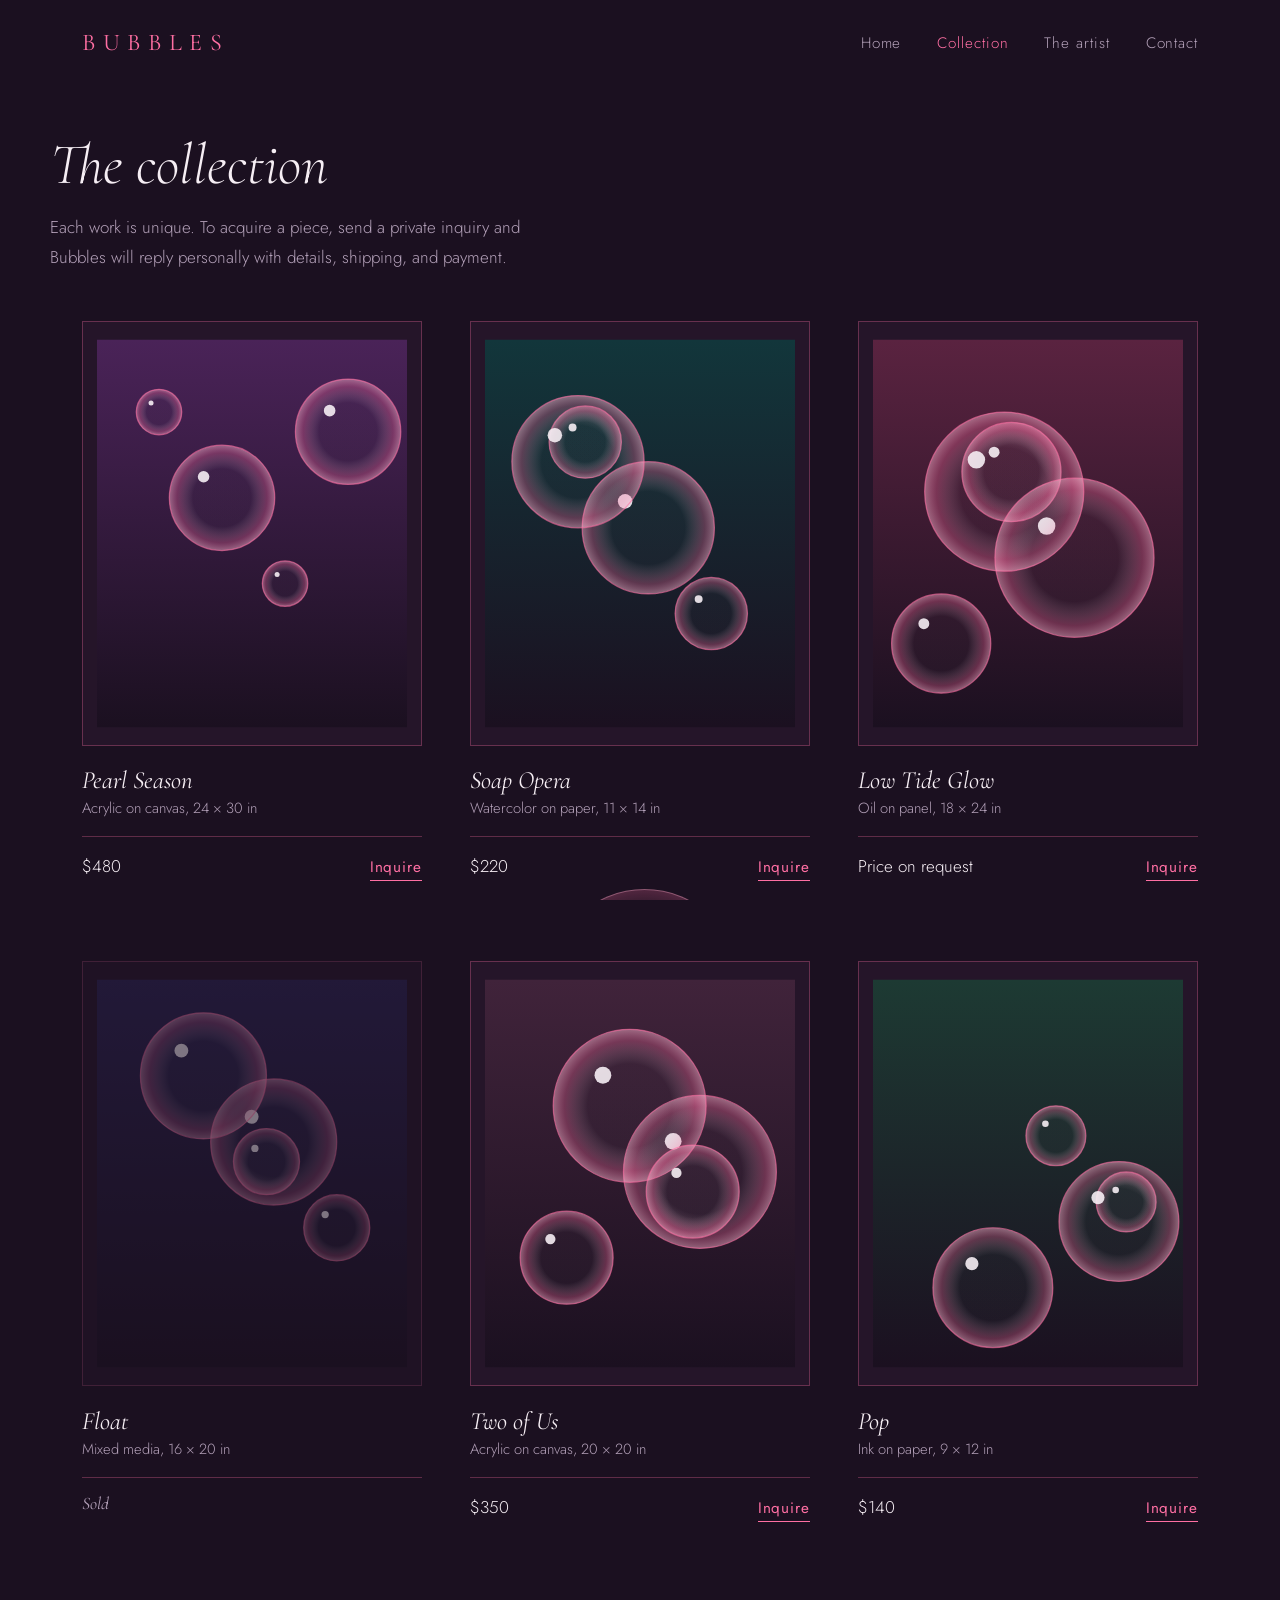
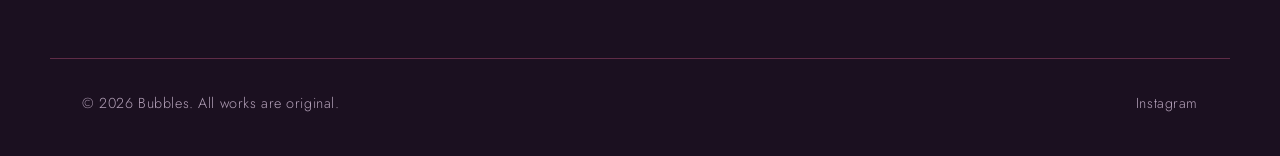
==== work.html @ a33ebdde "Add files via upload" ====
<!DOCTYPE html>
<html lang="en">
<head>
<meta charset="utf-8">
<meta name="viewport" content="width=device-width, initial-scale=1">
<link rel="icon" href="data:image/svg+xml,<svg xmlns=%22http://www.w3.org/2000/svg%22 viewBox=%220 0 100 100%22><circle cx=%2250%22 cy=%2250%22 r=%2244%22 fill=%22%231b1020%22 stroke=%22%23ff6fa3%22 stroke-width=%225%22/><circle cx=%2236%22 cy=%2234%22 r=%228%22 fill=%22%23ffb3cf%22/></svg>">
<link rel="preconnect" href="https://fonts.googleapis.com">
<link rel="preconnect" href="https://fonts.gstatic.com" crossorigin>
<link href="https://fonts.googleapis.com/css2?family=Cormorant+Garamond:ital,wght@0,300;0,400;1,300;1,400&family=Jost:wght@300;400&display=swap" rel="stylesheet">
<link rel="stylesheet" href="style.css">
<title>Collection | Bubbles</title>
<meta name="description" content="The current collection of original works by Bubbles.">
</head>
<body>
<header class="top">
  <a class="logo" href="index.html">BUBBLES</a>
  <nav><a href="index.html">Home</a><a href="work.html" aria-current="page">Collection</a><a href="index.html#about">The artist</a><a href="index.html#contact">Contact</a></nav>
</header>
<main>
  <div class="wrap page-title">
    <h2>The collection</h2>
    <p class="sub">Each work is unique. To acquire a piece, send a private inquiry and Bubbles will reply personally with details, shipping, and payment.</p>
  </div>
  <div class="wrap"><div class="grid" id="grid"></div></div>
</main>
<footer><div class="wrap"><span>© <span id="yr"></span> Bubbles. All works are original.</span><a href="#" id="ig">Instagram</a></div></footer>
<script src="config.js"></script>
<script>
const tones=[["#4a2358","#1b1020"],["#12363b","#1b1020"],["#5a2340","#1b1020"],["#2a2250","#1b1020"],["#40233a","#1b1020"],["#1d3a33","#1b1020"]];
function placeholder(i){
  const [a,b]=tones[i%tones.length];let c="";
  for(let k=0;k<4;k++){const x=60+((i*37+k*61)%190),y=70+((i*29+k*83)%230),r=22+((i*13+k*29)%58);
    c+=`<circle cx="${x}" cy="${y}" r="${r}" fill="url(#g${i})" stroke="#ff6fa3" stroke-opacity=".6" stroke-width="1.2"/><circle cx="${x-r*.35}" cy="${y-r*.4}" r="${r*.11}" fill="#f6eef4" opacity=".9"/>`}
  return `<svg viewBox="0 0 300 375" role="img" aria-label="Placeholder artwork"><defs><linearGradient id="l${i}" x1="0" y1="0" x2="0" y2="1"><stop stop-color="${a}"/><stop offset="1" stop-color="${b}"/></linearGradient><radialGradient id="g${i}"><stop offset=".55" stop-color="#f6eef4" stop-opacity=".02"/><stop offset=".85" stop-color="#ff6fa3" stop-opacity=".3"/><stop offset="1" stop-color="#ffb3cf" stop-opacity=".5"/></radialGradient></defs><rect width="300" height="375" fill="url(#l${i})"/>${c}</svg>`;
}
const grid=document.getElementById("grid");
ART.forEach((p,i)=>{
  const sold=p.status==="sold";
  const el=document.createElement("article");
  el.className="piece"+(sold?" is-sold":"");
  el.innerHTML=`<figure>${p.img?`<img src="${p.img}" alt="${p.title}, ${p.medium}" loading="lazy">`:placeholder(i)}</figure>
  <h3>${p.title}</h3><div class="meta">${p.medium}, ${p.size}</div>
  <div class="row">${sold?'<span class="sold">Sold</span>':`<span>${p.price||"Price on request"}</span><button class="link" data-inquire="${p.title}">Inquire</button>`}</div>`;
  grid.appendChild(el);
});
</script>
<script src="site.js"></script>
</body>
</html>
---- style.css ----
:root{--bg:#1b1020;--bg2:#251529;--pearl:#f6eef4;--pink:#ff6fa3;--blush:#ffb3cf;--muted:#b3a0b8;--line:rgba(255,111,163,.3)}
*{box-sizing:border-box;margin:0}
html{scroll-behavior:smooth}
body{background:var(--bg);color:var(--pearl);font:300 1.0625rem/1.75 "Jost",system-ui,sans-serif;-webkit-font-smoothing:antialiased;min-height:100vh}
a{color:inherit}
:focus-visible{outline:2px solid var(--pink);outline-offset:4px}
main,header.top,footer{position:relative;z-index:2}
.wrap{max-width:1180px;margin:0 auto;padding:0 2rem}
/* floating bubbles */
#bubbles{position:fixed;inset:0;overflow:hidden;pointer-events:none;z-index:1}
.bub{position:absolute;bottom:-20vh;border-radius:50%;
 background:radial-gradient(circle at 30% 26%,rgba(255,255,255,.85) 0 6%,transparent 13%),
 radial-gradient(circle at 50% 50%,rgba(255,111,163,.02) 52%,rgba(255,111,163,.28) 74%,rgba(184,148,214,.3) 88%,rgba(255,255,255,.35) 100%);
 border:1px solid rgba(255,179,207,.35);
 animation:float var(--t) linear var(--d) infinite}
@keyframes float{0%{transform:translate(0,0)}50%{transform:translate(var(--dx),-65vh)}100%{transform:translate(0,-135vh)}}
@media (prefers-reduced-motion:reduce){.bub{animation:none;bottom:auto;top:var(--y)}html{scroll-behavior:auto}}
/* header */
header.top{display:flex;justify-content:space-between;align-items:center;max-width:1180px;margin:0 auto;padding:1.75rem 2rem}
.logo{font:400 1.5rem "Cormorant Garamond",serif;letter-spacing:.32em;text-decoration:none;color:var(--pink)}
nav a{margin-left:2.25rem;text-decoration:none;font-size:.95rem;letter-spacing:.06em;color:var(--muted);transition:color .2s}
nav a:hover,nav a[aria-current]{color:var(--pink)}
/* buttons */
.btn{display:inline-block;border:1px solid var(--pink);background:transparent;color:var(--pink);padding:.85rem 2.2rem;font:400 .95rem "Jost",sans-serif;letter-spacing:.08em;text-decoration:none;cursor:pointer;transition:background .25s,color .25s}
.btn:hover{background:var(--pink);color:var(--bg)}
.link{background:none;border:none;border-bottom:1px solid var(--pink);color:var(--pink);padding:0 0 2px;font:400 .95rem "Jost",sans-serif;letter-spacing:.06em;cursor:pointer;transition:color .2s,border-color .2s}
.link:hover{color:var(--pearl);border-color:var(--pearl)}
/* type */
h1,h2{font-family:"Cormorant Garamond",serif;font-style:italic;font-weight:300}
h2{font-size:clamp(2.4rem,5vw,3.6rem);line-height:1.1}
.sub{color:var(--muted);margin:1rem 0 3rem;max-width:50ch}
section{padding:6rem 0}
/* home hero */
.hero{min-height:78vh;display:grid;place-items:center;text-align:center;padding:3rem 1.5rem 5rem}
.hero h1{font-size:clamp(5rem,19vw,14rem);line-height:.88;letter-spacing:-.02em}
.hero p{margin:2rem auto 0;max-width:30ch;font-size:1.1rem;color:var(--blush);letter-spacing:.03em}
.hero .btn{margin-top:2.5rem}
/* about */
.band{background:rgba(37,21,41,.88);border-block:1px solid var(--line)}
.about{display:grid;grid-template-columns:1fr 1.5fr;gap:5rem;align-items:center}
.portrait{aspect-ratio:3/4;border:1px solid var(--line);padding:14px}
.portrait div{width:100%;height:100%;background:radial-gradient(circle at 34% 30%,rgba(255,255,255,.7) 0 4%,transparent 9%),conic-gradient(from 40deg,#4a2358,#ff6fa3,#ffb3cf,#b894d6,#4a2358)}
.about p{margin-top:1.4rem;max-width:56ch}
.center{text-align:center}.center .sub{margin:1rem auto 2.5rem}
/* work page */
.page-title{padding:3rem 0 0}
.grid{display:grid;grid-template-columns:repeat(auto-fill,minmax(310px,1fr));gap:5rem 3rem;padding-bottom:6rem}
.piece figure{aspect-ratio:4/5;background:var(--bg2);padding:14px;border:1px solid var(--line)}
.piece figure>*{width:100%;height:100%;object-fit:cover;display:block}
.piece h3{font:400 1.55rem "Cormorant Garamond",serif;font-style:italic;margin-top:1.3rem;line-height:1.2}
.meta{color:var(--muted);font-size:.92rem}
.row{display:flex;justify-content:space-between;align-items:baseline;margin-top:.9rem;padding-top:.9rem;border-top:1px solid var(--line);gap:1rem}
.sold{color:var(--muted);font:italic 1.1rem "Cormorant Garamond",serif}
.piece.is-sold figure{opacity:.5}
/* footer */
footer{padding:2.5rem 0;color:var(--muted);font-size:.9rem;letter-spacing:.04em}
footer .wrap{display:flex;justify-content:space-between;flex-wrap:wrap;gap:1rem;border-top:1px solid var(--line);padding-top:2rem}
footer a{text-decoration:none}footer a:hover{color:var(--pink)}
/* dialog */
dialog{border:1px solid var(--pink);padding:2.5rem;width:min(92vw,500px);background:var(--bg);color:var(--pearl);margin:auto}
dialog::backdrop{background:rgba(10,5,14,.8)}
dialog h3{font:300 2rem "Cormorant Garamond",serif;font-style:italic}
dialog .for{color:var(--pink);margin:.25rem 0 1rem;letter-spacing:.04em}
label{display:block;margin-top:1.1rem;font-size:.92rem;color:var(--muted)}
input,textarea{width:100%;margin-top:.35rem;padding:.7rem 0;border:none;border-bottom:1px solid var(--line);background:transparent;color:var(--pearl);font:inherit;border-radius:0}
input:focus,textarea:focus{outline:none;border-color:var(--pink)}
textarea{min-height:100px;resize:vertical}
.actions{display:flex;gap:1.25rem;align-items:center;margin-top:2rem}
@media(max-width:760px){.about{grid-template-columns:1fr;gap:3rem}.portrait{max-width:280px}nav a{margin-left:1.1rem}.logo{letter-spacing:.2em}section{padding:4.5rem 0}}
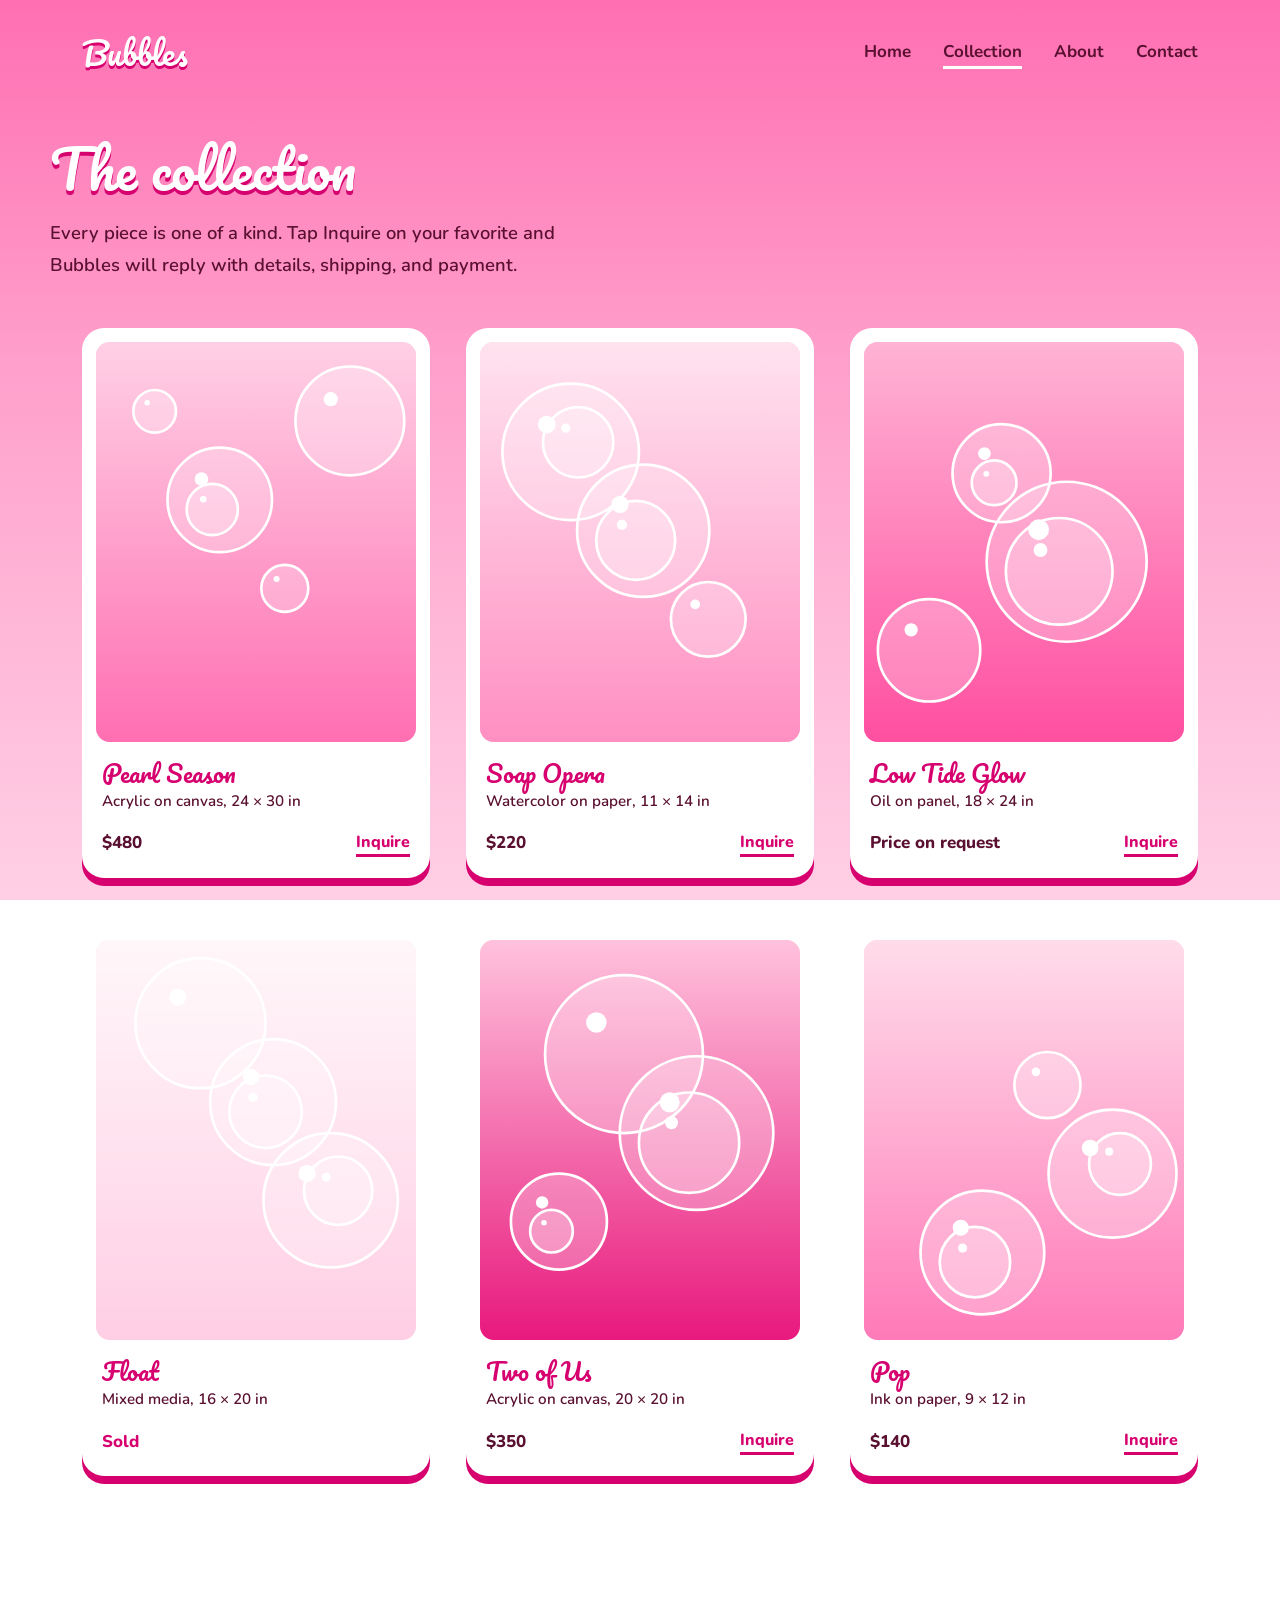
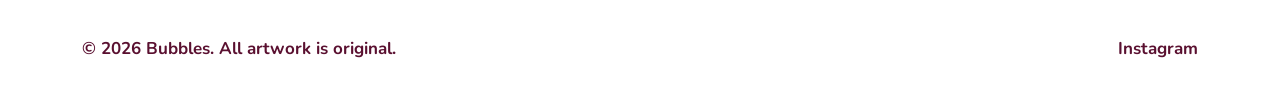
==== commit 6dceab02: "Add files via upload" ====
--- a/work.html
+++ b/work.html
@@ -3,47 +3,29 @@
 <head>
 <meta charset="utf-8">
 <meta name="viewport" content="width=device-width, initial-scale=1">
-<link rel="icon" href="data:image/svg+xml,<svg xmlns=%22http://www.w3.org/2000/svg%22 viewBox=%220 0 100 100%22><circle cx=%2250%22 cy=%2250%22 r=%2244%22 fill=%22%231b1020%22 stroke=%22%23ff6fa3%22 stroke-width=%225%22/><circle cx=%2236%22 cy=%2234%22 r=%228%22 fill=%22%23ffb3cf%22/></svg>">
+<link rel="icon" href="data:image/svg+xml,<svg xmlns=%22http://www.w3.org/2000/svg%22 viewBox=%220 0 100 100%22><circle cx=%2250%22 cy=%2250%22 r=%2244%22 fill=%22%23ff4fa0%22 stroke=%22%23fff%22 stroke-width=%225%22/><circle cx=%2236%22 cy=%2234%22 r=%229%22 fill=%22%23fff%22/></svg>">
 <link rel="preconnect" href="https://fonts.googleapis.com">
 <link rel="preconnect" href="https://fonts.gstatic.com" crossorigin>
-<link href="https://fonts.googleapis.com/css2?family=Cormorant+Garamond:ital,wght@0,300;0,400;1,300;1,400&family=Jost:wght@300;400&display=swap" rel="stylesheet">
+<link href="https://fonts.googleapis.com/css2?family=Nunito:wght@400;600;700;800&family=Pacifico&display=swap" rel="stylesheet">
 <link rel="stylesheet" href="style.css">
 <title>Collection | Bubbles</title>
-<meta name="description" content="The current collection of original works by Bubbles.">
+<meta name="description" content="The current collection of original artwork by Bubbles.">
 </head>
 <body>
 <header class="top">
-  <a class="logo" href="index.html">BUBBLES</a>
-  <nav><a href="index.html">Home</a><a href="work.html" aria-current="page">Collection</a><a href="index.html#about">The artist</a><a href="index.html#contact">Contact</a></nav>
+  <a class="logo" href="index.html">Bubbles</a>
+  <nav><a href="index.html">Home</a><a href="work.html" aria-current="page">Collection</a><a href="index.html#about">About</a><a href="index.html#contact">Contact</a></nav>
 </header>
 <main>
   <div class="wrap page-title">
     <h2>The collection</h2>
-    <p class="sub">Each work is unique. To acquire a piece, send a private inquiry and Bubbles will reply personally with details, shipping, and payment.</p>
+    <p class="sub">Every piece is one of a kind. Tap Inquire on your favorite and Bubbles will reply with details, shipping, and payment.</p>
   </div>
   <div class="wrap"><div class="grid" id="grid"></div></div>
 </main>
-<footer><div class="wrap"><span>© <span id="yr"></span> Bubbles. All works are original.</span><a href="#" id="ig">Instagram</a></div></footer>
+<footer><div class="wrap"><span>© <span id="yr"></span> Bubbles. All artwork is original.</span><a href="#" id="ig">Instagram</a></div></footer>
 <script src="config.js"></script>
-<script>
-const tones=[["#4a2358","#1b1020"],["#12363b","#1b1020"],["#5a2340","#1b1020"],["#2a2250","#1b1020"],["#40233a","#1b1020"],["#1d3a33","#1b1020"]];
-function placeholder(i){
-  const [a,b]=tones[i%tones.length];let c="";
-  for(let k=0;k<4;k++){const x=60+((i*37+k*61)%190),y=70+((i*29+k*83)%230),r=22+((i*13+k*29)%58);
-    c+=`<circle cx="${x}" cy="${y}" r="${r}" fill="url(#g${i})" stroke="#ff6fa3" stroke-opacity=".6" stroke-width="1.2"/><circle cx="${x-r*.35}" cy="${y-r*.4}" r="${r*.11}" fill="#f6eef4" opacity=".9"/>`}
-  return `<svg viewBox="0 0 300 375" role="img" aria-label="Placeholder artwork"><defs><linearGradient id="l${i}" x1="0" y1="0" x2="0" y2="1"><stop stop-color="${a}"/><stop offset="1" stop-color="${b}"/></linearGradient><radialGradient id="g${i}"><stop offset=".55" stop-color="#f6eef4" stop-opacity=".02"/><stop offset=".85" stop-color="#ff6fa3" stop-opacity=".3"/><stop offset="1" stop-color="#ffb3cf" stop-opacity=".5"/></radialGradient></defs><rect width="300" height="375" fill="url(#l${i})"/>${c}</svg>`;
-}
-const grid=document.getElementById("grid");
-ART.forEach((p,i)=>{
-  const sold=p.status==="sold";
-  const el=document.createElement("article");
-  el.className="piece"+(sold?" is-sold":"");
-  el.innerHTML=`<figure>${p.img?`<img src="${p.img}" alt="${p.title}, ${p.medium}" loading="lazy">`:placeholder(i)}</figure>
-  <h3>${p.title}</h3><div class="meta">${p.medium}, ${p.size}</div>
-  <div class="row">${sold?'<span class="sold">Sold</span>':`<span>${p.price||"Price on request"}</span><button class="link" data-inquire="${p.title}">Inquire</button>`}</div>`;
-  grid.appendChild(el);
-});
-</script>
+<script src="art.js"></script>
 <script src="site.js"></script>
 </body>
 </html>
--- a/style.css
+++ b/style.css
@@ -1,69 +1,73 @@
-:root{--bg:#1b1020;--bg2:#251529;--pearl:#f6eef4;--pink:#ff6fa3;--blush:#ffb3cf;--muted:#b3a0b8;--line:rgba(255,111,163,.3)}
+:root{--ink:#5a1030;--hot:#d6006f;--pink:#ff4fa0;--bubblegum:#ff8fc2;--rose:#ffc2dd;--blush:#fff0f6;--white:#fff}
 *{box-sizing:border-box;margin:0}
 html{scroll-behavior:smooth}
-body{background:var(--bg);color:var(--pearl);font:300 1.0625rem/1.75 "Jost",system-ui,sans-serif;-webkit-font-smoothing:antialiased;min-height:100vh}
+body{min-height:100vh;color:var(--ink);font:400 1.0625rem/1.7 "Nunito",system-ui,sans-serif;background:linear-gradient(180deg,#ff6fb2 0%,#ff9fcb 40%,#ffd0e5 100%) fixed;-webkit-font-smoothing:antialiased}
 a{color:inherit}
-:focus-visible{outline:2px solid var(--pink);outline-offset:4px}
+:focus-visible{outline:3px solid var(--ink);outline-offset:3px}
 main,header.top,footer{position:relative;z-index:2}
 .wrap{max-width:1180px;margin:0 auto;padding:0 2rem}
 /* floating bubbles */
 #bubbles{position:fixed;inset:0;overflow:hidden;pointer-events:none;z-index:1}
 .bub{position:absolute;bottom:-20vh;border-radius:50%;
- background:radial-gradient(circle at 30% 26%,rgba(255,255,255,.85) 0 6%,transparent 13%),
- radial-gradient(circle at 50% 50%,rgba(255,111,163,.02) 52%,rgba(255,111,163,.28) 74%,rgba(184,148,214,.3) 88%,rgba(255,255,255,.35) 100%);
- border:1px solid rgba(255,179,207,.35);
+ background:radial-gradient(circle at 30% 26%,rgba(255,255,255,.95) 0 7%,transparent 14%),
+ radial-gradient(circle at 50% 50%,rgba(255,255,255,.12) 55%,rgba(255,255,255,.4) 100%);
+ border:2px solid rgba(255,255,255,.7);
+ box-shadow:inset 0 0 18px rgba(255,255,255,.35);
  animation:float var(--t) linear var(--d) infinite}
 @keyframes float{0%{transform:translate(0,0)}50%{transform:translate(var(--dx),-65vh)}100%{transform:translate(0,-135vh)}}
 @media (prefers-reduced-motion:reduce){.bub{animation:none;bottom:auto;top:var(--y)}html{scroll-behavior:auto}}
 /* header */
-header.top{display:flex;justify-content:space-between;align-items:center;max-width:1180px;margin:0 auto;padding:1.75rem 2rem}
-.logo{font:400 1.5rem "Cormorant Garamond",serif;letter-spacing:.32em;text-decoration:none;color:var(--pink)}
-nav a{margin-left:2.25rem;text-decoration:none;font-size:.95rem;letter-spacing:.06em;color:var(--muted);transition:color .2s}
-nav a:hover,nav a[aria-current]{color:var(--pink)}
+header.top{display:flex;justify-content:space-between;align-items:center;max-width:1180px;margin:0 auto;padding:1.5rem 2rem}
+.logo{font:400 2rem "Pacifico",cursive;text-decoration:none;color:var(--white);text-shadow:0 3px 0 var(--hot)}
+nav a{margin-left:2rem;text-decoration:none;font-weight:700;color:var(--ink);padding-bottom:3px;border-bottom:3px solid transparent;transition:border-color .2s}
+nav a:hover,nav a[aria-current]{border-color:var(--white)}
 /* buttons */
-.btn{display:inline-block;border:1px solid var(--pink);background:transparent;color:var(--pink);padding:.85rem 2.2rem;font:400 .95rem "Jost",sans-serif;letter-spacing:.08em;text-decoration:none;cursor:pointer;transition:background .25s,color .25s}
-.btn:hover{background:var(--pink);color:var(--bg)}
-.link{background:none;border:none;border-bottom:1px solid var(--pink);color:var(--pink);padding:0 0 2px;font:400 .95rem "Jost",sans-serif;letter-spacing:.06em;cursor:pointer;transition:color .2s,border-color .2s}
-.link:hover{color:var(--pearl);border-color:var(--pearl)}
+.btn{display:inline-block;border:3px solid var(--white);background:var(--white);color:var(--hot);padding:.8rem 2.1rem;border-radius:999px;font:800 1rem "Nunito",sans-serif;text-decoration:none;cursor:pointer;box-shadow:0 5px 0 var(--hot);transition:transform .15s,box-shadow .15s,background .2s,color .2s}
+.btn:hover{background:var(--hot);color:var(--white);transform:translateY(2px);box-shadow:0 3px 0 var(--ink)}
+.link{background:none;border:none;border-bottom:3px solid var(--hot);color:var(--hot);padding:0 0 1px;font:800 1rem "Nunito",sans-serif;cursor:pointer;transition:color .2s,border-color .2s}
+.link:hover{color:var(--ink);border-color:var(--ink)}
 /* type */
-h1,h2{font-family:"Cormorant Garamond",serif;font-style:italic;font-weight:300}
-h2{font-size:clamp(2.4rem,5vw,3.6rem);line-height:1.1}
-.sub{color:var(--muted);margin:1rem 0 3rem;max-width:50ch}
-section{padding:6rem 0}
+h1,h2{font-family:"Pacifico",cursive;font-weight:400;color:var(--white);text-shadow:0 4px 0 var(--hot)}
+h2{font-size:clamp(2.2rem,5vw,3.4rem);line-height:1.2}
+.sub{margin:1rem 0 3rem;max-width:50ch;font-size:1.15rem;font-weight:600}
+section{padding:5.5rem 0}
 /* home hero */
-.hero{min-height:78vh;display:grid;place-items:center;text-align:center;padding:3rem 1.5rem 5rem}
-.hero h1{font-size:clamp(5rem,19vw,14rem);line-height:.88;letter-spacing:-.02em}
-.hero p{margin:2rem auto 0;max-width:30ch;font-size:1.1rem;color:var(--blush);letter-spacing:.03em}
-.hero .btn{margin-top:2.5rem}
+.hero{min-height:76vh;display:grid;place-items:center;text-align:center;padding:2rem 1.5rem 5rem}
+.hero h1{font-size:clamp(4.6rem,18vw,13rem);line-height:1.05;text-shadow:0 8px 0 var(--hot)}
+.hero p{margin:1.5rem auto 0;max-width:28ch;font-size:1.35rem;font-weight:700}
+.hero .btn{margin-top:2.25rem}
 /* about */
-.band{background:rgba(37,21,41,.88);border-block:1px solid var(--line)}
-.about{display:grid;grid-template-columns:1fr 1.5fr;gap:5rem;align-items:center}
-.portrait{aspect-ratio:3/4;border:1px solid var(--line);padding:14px}
-.portrait div{width:100%;height:100%;background:radial-gradient(circle at 34% 30%,rgba(255,255,255,.7) 0 4%,transparent 9%),conic-gradient(from 40deg,#4a2358,#ff6fa3,#ffb3cf,#b894d6,#4a2358)}
-.about p{margin-top:1.4rem;max-width:56ch}
-.center{text-align:center}.center .sub{margin:1rem auto 2.5rem}
+.band{background:rgba(255,255,255,.55);backdrop-filter:blur(4px)}
+.about{display:grid;grid-template-columns:1fr 1.5fr;gap:4.5rem;align-items:center}
+.band h2{color:var(--hot);text-shadow:none}
+.portrait{aspect-ratio:1;border-radius:50%;border:6px solid var(--white);box-shadow:0 8px 0 var(--hot);background:radial-gradient(circle at 32% 28%,#fff 0 6%,transparent 13%),radial-gradient(circle at 50% 50%,#ffd0e5 50%,#ff6fb2 100%);max-width:360px;width:100%}
+.about p{margin-top:1.2rem;max-width:56ch}
+.center{text-align:center}.center .sub{margin:1rem auto 2.25rem}
 /* work page */
-.page-title{padding:3rem 0 0}
-.grid{display:grid;grid-template-columns:repeat(auto-fill,minmax(310px,1fr));gap:5rem 3rem;padding-bottom:6rem}
-.piece figure{aspect-ratio:4/5;background:var(--bg2);padding:14px;border:1px solid var(--line)}
+.page-title{padding:2rem 0 0}
+.grid{display:grid;grid-template-columns:repeat(auto-fill,minmax(300px,1fr));gap:3rem 2.25rem;padding-bottom:6rem}
+.piece{background:var(--white);border-radius:22px;padding:14px 14px 20px;box-shadow:0 8px 0 var(--hot)}
+.piece figure{aspect-ratio:4/5;border-radius:14px;overflow:hidden;background:var(--rose)}
 .piece figure>*{width:100%;height:100%;object-fit:cover;display:block}
-.piece h3{font:400 1.55rem "Cormorant Garamond",serif;font-style:italic;margin-top:1.3rem;line-height:1.2}
-.meta{color:var(--muted);font-size:.92rem}
-.row{display:flex;justify-content:space-between;align-items:baseline;margin-top:.9rem;padding-top:.9rem;border-top:1px solid var(--line);gap:1rem}
-.sold{color:var(--muted);font:italic 1.1rem "Cormorant Garamond",serif}
+.piece h3{font:400 1.5rem "Pacifico",cursive;color:var(--hot);margin:1rem .4rem 0;line-height:1.3}
+.meta{margin:0 .4rem;font-size:.95rem;font-weight:600}
+.row{display:flex;justify-content:space-between;align-items:center;margin:.9rem .4rem 0;gap:1rem;font-weight:800}
+.sold{color:var(--hot);font-weight:800}
 .piece.is-sold figure{opacity:.5}
 /* footer */
-footer{padding:2.5rem 0;color:var(--muted);font-size:.9rem;letter-spacing:.04em}
-footer .wrap{display:flex;justify-content:space-between;flex-wrap:wrap;gap:1rem;border-top:1px solid var(--line);padding-top:2rem}
-footer a{text-decoration:none}footer a:hover{color:var(--pink)}
+footer{padding:2rem 0;font-weight:700}
+footer .wrap{display:flex;justify-content:space-between;flex-wrap:wrap;gap:1rem;border-top:3px solid rgba(255,255,255,.7);padding-top:1.75rem}
+footer a{text-decoration:none;border-bottom:3px solid var(--white)}
 /* dialog */
-dialog{border:1px solid var(--pink);padding:2.5rem;width:min(92vw,500px);background:var(--bg);color:var(--pearl);margin:auto}
-dialog::backdrop{background:rgba(10,5,14,.8)}
-dialog h3{font:300 2rem "Cormorant Garamond",serif;font-style:italic}
-dialog .for{color:var(--pink);margin:.25rem 0 1rem;letter-spacing:.04em}
-label{display:block;margin-top:1.1rem;font-size:.92rem;color:var(--muted)}
-input,textarea{width:100%;margin-top:.35rem;padding:.7rem 0;border:none;border-bottom:1px solid var(--line);background:transparent;color:var(--pearl);font:inherit;border-radius:0}
-input:focus,textarea:focus{outline:none;border-color:var(--pink)}
+dialog{border:none;border-radius:24px;padding:2.25rem;width:min(92vw,480px);background:var(--white);color:var(--ink);margin:auto;box-shadow:0 10px 0 var(--hot)}
+dialog::backdrop{background:rgba(90,16,48,.55)}
+dialog h3{font:400 2rem "Pacifico",cursive;color:var(--hot)}
+dialog .for{font-weight:800;margin:.25rem 0 .5rem}
+label{display:block;margin-top:1rem;font-weight:700;font-size:.95rem}
+input,textarea{width:100%;margin-top:.3rem;padding:.7rem .9rem;border:2px solid var(--rose);border-radius:12px;background:var(--blush);color:var(--ink);font:inherit}
+input:focus,textarea:focus{outline:none;border-color:var(--hot)}
 textarea{min-height:100px;resize:vertical}
-.actions{display:flex;gap:1.25rem;align-items:center;margin-top:2rem}
-@media(max-width:760px){.about{grid-template-columns:1fr;gap:3rem}.portrait{max-width:280px}nav a{margin-left:1.1rem}.logo{letter-spacing:.2em}section{padding:4.5rem 0}}
+.actions{display:flex;gap:1.25rem;align-items:center;margin-top:1.75rem}
+dialog .btn{background:var(--hot);color:var(--white);border-color:var(--hot);box-shadow:0 5px 0 var(--ink)}
+dialog .btn:hover{background:var(--ink);border-color:var(--ink);box-shadow:0 3px 0 var(--hot)}
+@media(max-width:760px){.about{grid-template-columns:1fr;gap:2.5rem;justify-items:center;text-align:center}nav a{margin-left:1rem}.logo{font-size:1.6rem}section{padding:4rem 0}}
